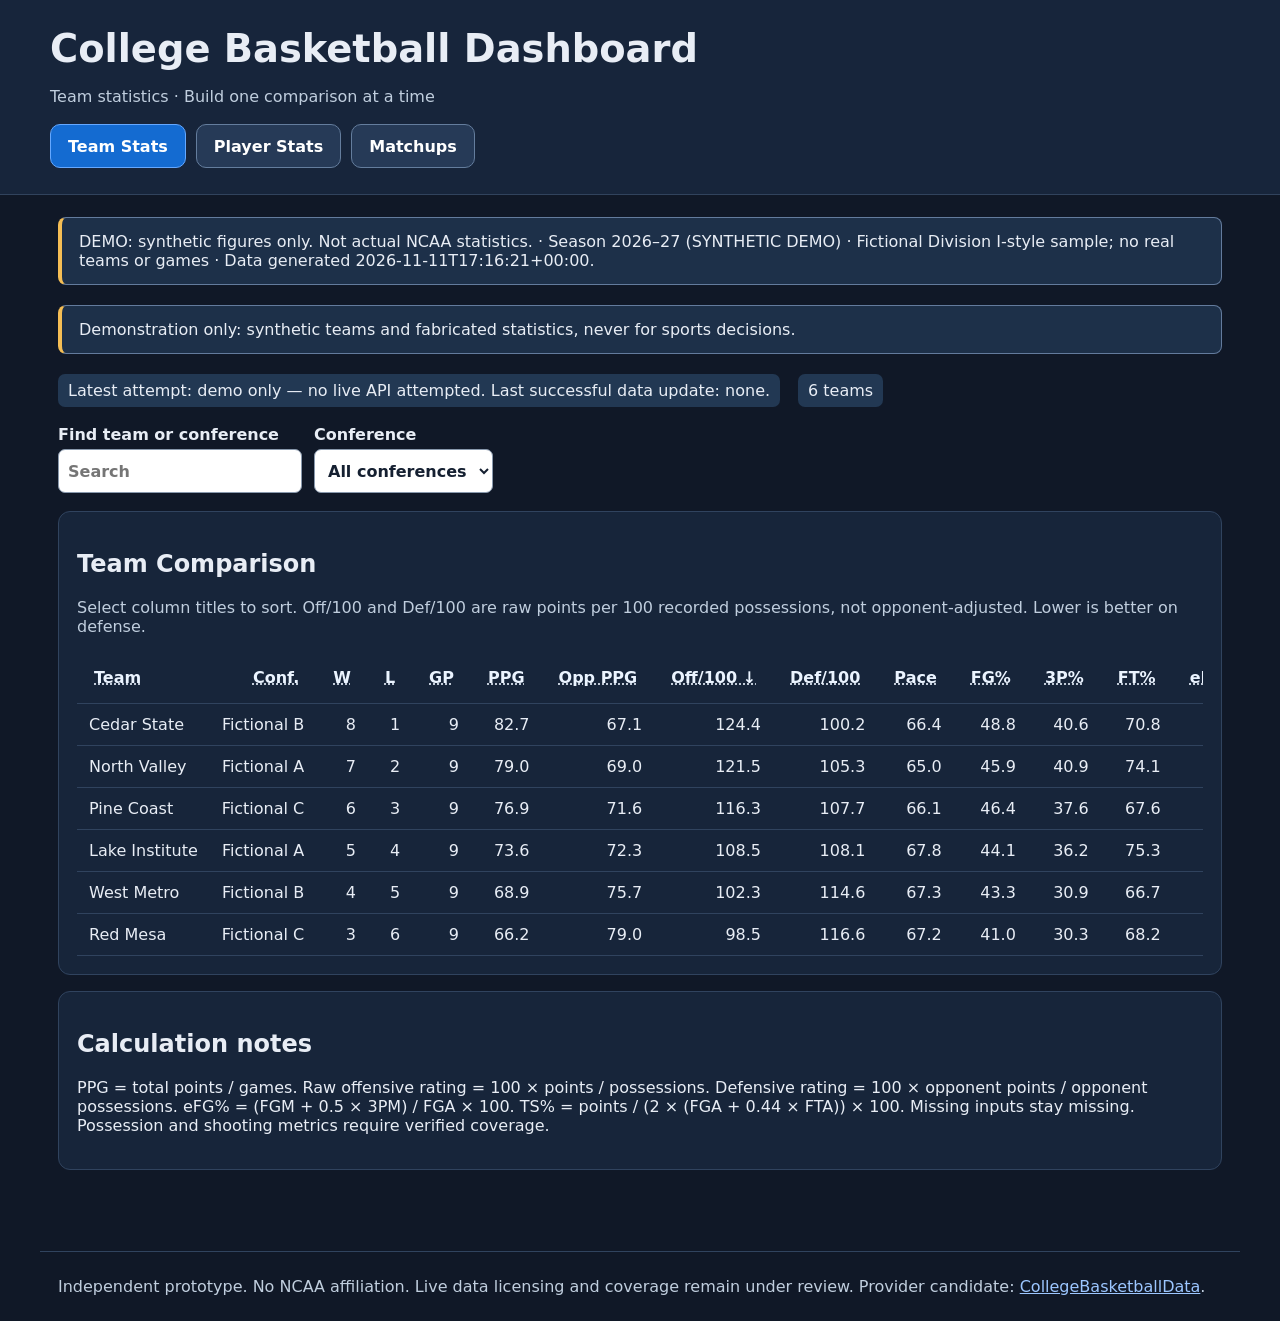
==== index.html @ 240e66c1 "Add files via upload" ====
<!doctype html><html lang="en"><head><meta charset="utf-8"><meta name="viewport" content="width=device-width, initial-scale=1"><title>College Basketball | Team Dashboard</title><link rel="stylesheet" href="assets/style.css"></head><body data-mode="teams"><header><h1>College Basketball Dashboard</h1><p>Team statistics · Build one comparison at a time</p><nav aria-label="Main navigation"><a class="navlink" aria-current="page" href="index.html">Team Stats</a><a class="navlink" href="players.html">Player Stats</a><a class="navlink" href="matchups.html">Matchups</a></nav></header><main><section class="notice" id="status" role="status">Loading dashboard data…</section><section class="notice demo" hidden>Demonstration only: synthetic teams and fabricated statistics, never for sports decisions.</section><div class="statline"><span id="refresh">Latest refresh: not checked</span><span id="count">Loading…</span></div><div class="controls"><label>Find team or conference<input id="search" type="search" placeholder="Search"></label><label>Conference<select id="conference"><option value="">All conferences</option></select></label></div><section class="panel"><h2>Team Comparison</h2><p class="muted">Select column titles to sort. Off/100 and Def/100 are raw points per 100 recorded possessions, not opponent-adjusted. Lower is better on defense.</p><div class="table-wrap"><table><thead id="head"></thead><tbody id="body"></tbody></table></div></section><section class="panel"><h2>Calculation notes</h2><p>PPG = total points / games. Raw offensive rating = 100 × points / possessions. Defensive rating = 100 × opponent points / opponent possessions. eFG% = (FGM + 0.5 × 3PM) / FGA × 100. TS% = points / (2 × (FGA + 0.44 × FTA)) × 100. Missing inputs stay missing. Possession and shooting metrics require verified coverage.</p></section></main><footer class="footer">Independent prototype. No NCAA affiliation. Live data licensing and coverage remain under review. Provider candidate: <a href="https://collegebasketballdata.com/terms">CollegeBasketballData</a>.</footer><script src="assets/app.js" defer></script></body></html>
---- assets/style.css ----
:root{font-family:Inter,system-ui,-apple-system,'Segoe UI',sans-serif;color:#e8edf5;background:#101827}*{box-sizing:border-box}body{margin:0}header{background:#17253b;padding:26px max(18px,calc((100vw - 1180px)/2));border-bottom:1px solid #31435d}h1{margin:0 0 6px;font-size:clamp(1.6rem,3vw,2.4rem)}header p,.muted{color:#c0cede}nav{display:flex;flex-wrap:wrap;gap:10px;margin-top:18px}.navlink{display:inline-flex;align-items:center;min-height:44px;padding:10px 17px;border:1px solid #647d9d;border-radius:10px;color:#fff;text-decoration:none;background:#263a57;font-weight:650}.navlink[aria-current=page]{background:#146bd1;border-color:#65a8ff}.navlink:hover{background:#315477}.navlink:focus-visible,button:focus-visible,input:focus-visible,select:focus-visible{outline:3px solid #ffd37e;outline-offset:3px}main{max-width:1200px;margin:0 auto;padding:22px 18px 65px}.notice{border:1px solid #637b9d;border-left:4px solid #f5be55;padding:14px 17px;border-radius:8px;background:#1d3049;margin-bottom:20px}.controls{display:flex;flex-wrap:wrap;gap:12px;align-items:end;margin:18px 0}.controls label{display:flex;flex-direction:column;gap:5px;font-weight:650}.controls input,.controls select{font:inherit;min-height:44px;background:#fff;color:#152031;border:1px solid #8999ad;border-radius:7px;padding:9px;min-width:170px}.panel{background:#17253a;border:1px solid #30435e;border-radius:12px;padding:18px;margin:16px 0}.table-wrap{overflow:auto;max-width:100%}table{border-collapse:collapse;width:100%;white-space:nowrap;text-align:right}th,td{padding:11px 12px;border-bottom:1px solid #30435e}th:first-child,td:first-child{text-align:left;position:sticky;left:0;background:#17253a}th{color:#ebf4ff}button.sort{background:none;border:0;color:inherit;text-decoration:underline;text-decoration-style:dotted;cursor:pointer;font:inherit;font-weight:700;padding:5px}tr:hover td{background:#243850}tr:hover td:first-child{background:#243850}.metric{font-weight:800;color:#fff}.footer{padding:25px 18px;color:#c0cede;border-top:1px solid #30435e;max-width:1200px;margin:auto}.footer a{color:#9cc6ff}.statline{display:flex;flex-wrap:wrap;gap:18px}.statline span{padding:7px 10px;background:#223853;border-radius:7px}@media(max-width:600px){.controls label{width:100%}.controls input,.controls select{width:100%}th,td{padding:10px 9px}}
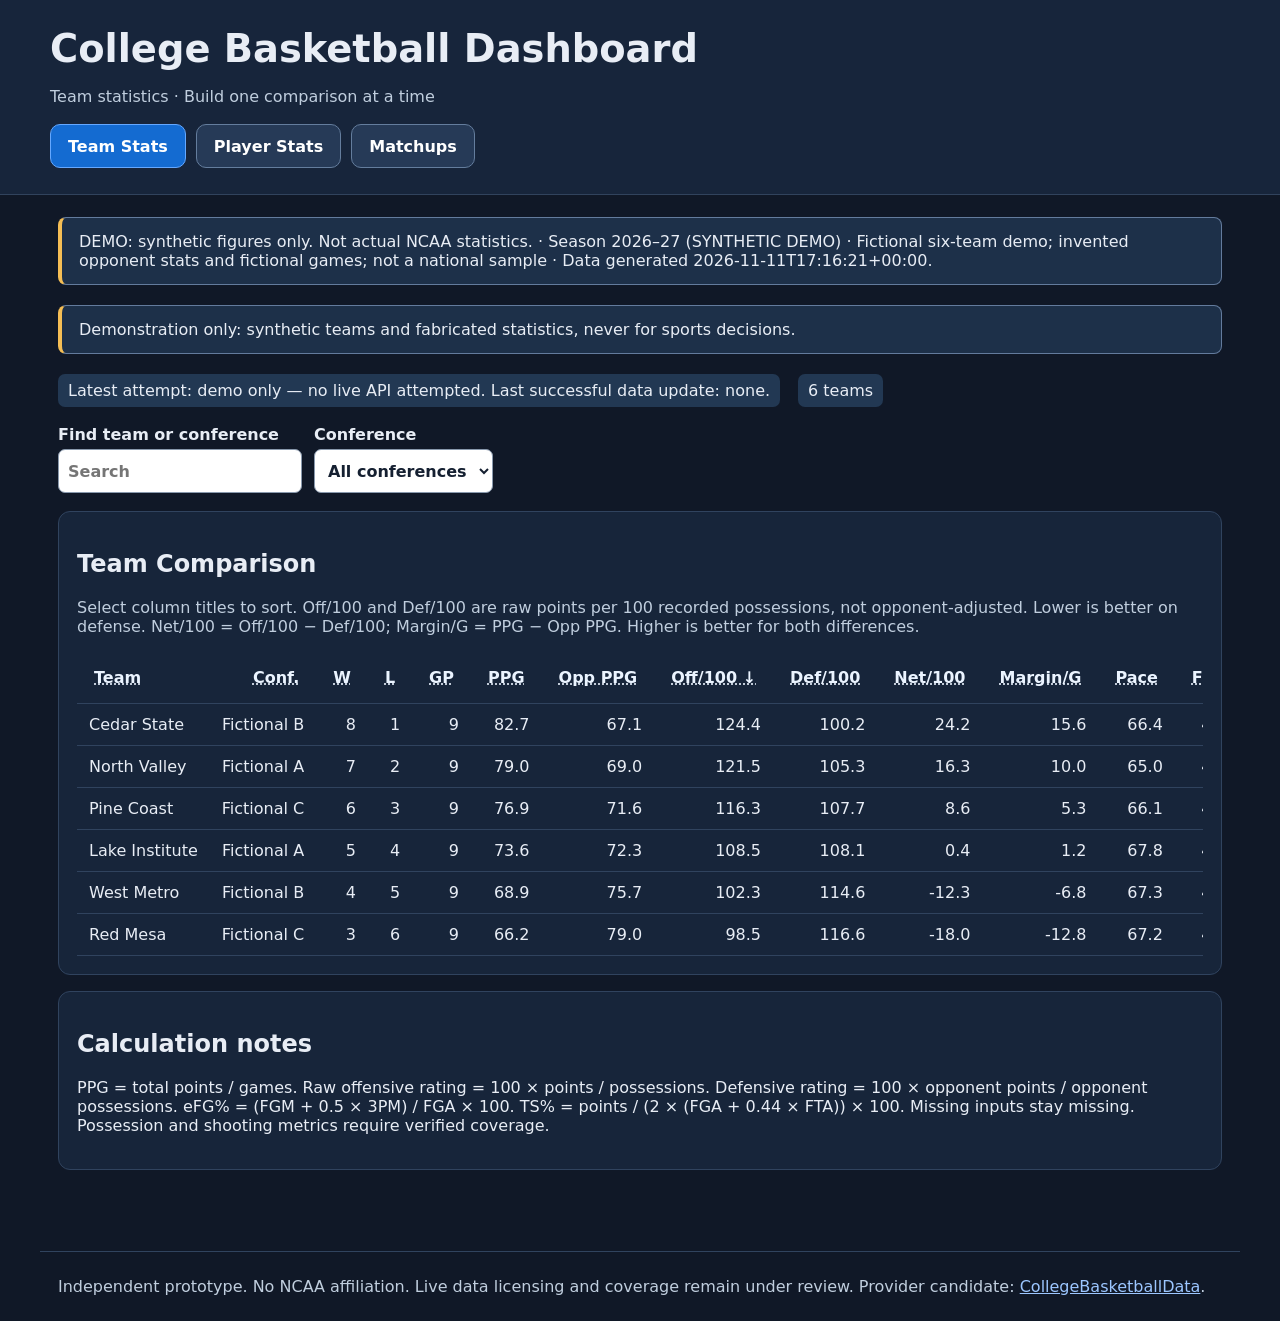
==== commit ea88ea7f: "Explain net rating and scoring margin on team dashboard" ====
--- a/index.html
+++ b/index.html
@@ -1 +1 @@
-<!doctype html><html lang="en"><head><meta charset="utf-8"><meta name="viewport" content="width=device-width, initial-scale=1"><title>College Basketball | Team Dashboard</title><link rel="stylesheet" href="assets/style.css"></head><body data-mode="teams"><header><h1>College Basketball Dashboard</h1><p>Team statistics · Build one comparison at a time</p><nav aria-label="Main navigation"><a class="navlink" aria-current="page" href="index.html">Team Stats</a><a class="navlink" href="players.html">Player Stats</a><a class="navlink" href="matchups.html">Matchups</a></nav></header><main><section class="notice" id="status" role="status">Loading dashboard data…</section><section class="notice demo" hidden>Demonstration only: synthetic teams and fabricated statistics, never for sports decisions.</section><div class="statline"><span id="refresh">Latest refresh: not checked</span><span id="count">Loading…</span></div><div class="controls"><label>Find team or conference<input id="search" type="search" placeholder="Search"></label><label>Conference<select id="conference"><option value="">All conferences</option></select></label></div><section class="panel"><h2>Team Comparison</h2><p class="muted">Select column titles to sort. Off/100 and Def/100 are raw points per 100 recorded possessions, not opponent-adjusted. Lower is better on defense.</p><div class="table-wrap"><table><thead id="head"></thead><tbody id="body"></tbody></table></div></section><section class="panel"><h2>Calculation notes</h2><p>PPG = total points / games. Raw offensive rating = 100 × points / possessions. Defensive rating = 100 × opponent points / opponent possessions. eFG% = (FGM + 0.5 × 3PM) / FGA × 100. TS% = points / (2 × (FGA + 0.44 × FTA)) × 100. Missing inputs stay missing. Possession and shooting metrics require verified coverage.</p></section></main><footer class="footer">Independent prototype. No NCAA affiliation. Live data licensing and coverage remain under review. Provider candidate: <a href="https://collegebasketballdata.com/terms">CollegeBasketballData</a>.</footer><script src="assets/app.js" defer></script></body></html>
+<!doctype html><html lang="en"><head><meta charset="utf-8"><meta name="viewport" content="width=device-width, initial-scale=1"><title>College Basketball | Team Dashboard</title><link rel="stylesheet" href="assets/style.css"></head><body data-mode="teams"><header><h1>College Basketball Dashboard</h1><p>Team statistics · Build one comparison at a time</p><nav aria-label="Main navigation"><a class="navlink" aria-current="page" href="index.html">Team Stats</a><a class="navlink" href="players.html">Player Stats</a><a class="navlink" href="matchups.html">Matchups</a></nav></header><main><section class="notice" id="status" role="status">Loading dashboard data…</section><section class="notice demo" hidden>Demonstration only: synthetic teams and fabricated statistics, never for sports decisions.</section><div class="statline"><span id="refresh">Latest refresh: not checked</span><span id="count">Loading…</span></div><div class="controls"><label>Find team or conference<input id="search" type="search" placeholder="Search"></label><label>Conference<select id="conference"><option value="">All conferences</option></select></label></div><section class="panel"><h2>Team Comparison</h2><p class="muted">Select column titles to sort. Off/100 and Def/100 are raw points per 100 recorded possessions, not opponent-adjusted. Lower is better on defense. Net/100 = Off/100 − Def/100; Margin/G = PPG − Opp PPG. Higher is better for both differences.</p><div class="table-wrap"><table><thead id="head"></thead><tbody id="body"></tbody></table></div></section><section class="panel"><h2>Calculation notes</h2><p>PPG = total points / games. Raw offensive rating = 100 × points / possessions. Defensive rating = 100 × opponent points / opponent possessions. eFG% = (FGM + 0.5 × 3PM) / FGA × 100. TS% = points / (2 × (FGA + 0.44 × FTA)) × 100. Missing inputs stay missing. Possession and shooting metrics require verified coverage.</p></section></main><footer class="footer">Independent prototype. No NCAA affiliation. Live data licensing and coverage remain under review. Provider candidate: <a href="https://collegebasketballdata.com/terms">CollegeBasketballData</a>.</footer><script src="assets/app.js" defer></script></body></html>
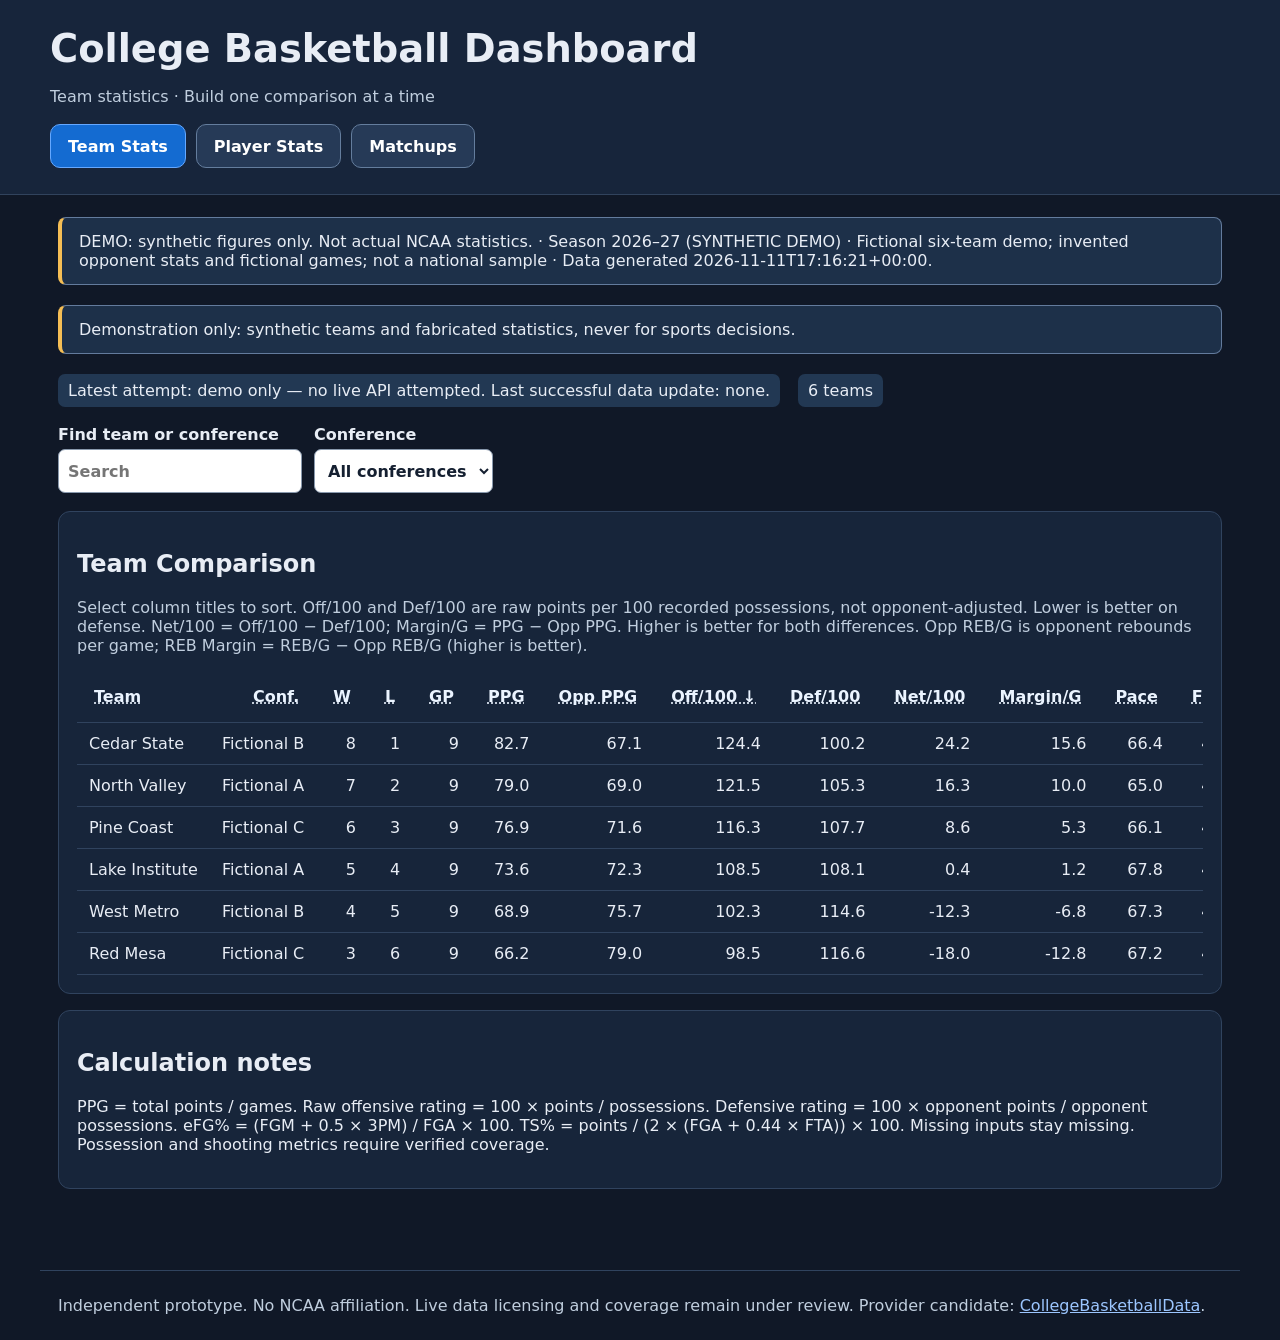
==== commit 66286e54: "Explain team opponent rebounds and rebounding margin" ====
--- a/index.html
+++ b/index.html
@@ -1 +1 @@
-<!doctype html><html lang="en"><head><meta charset="utf-8"><meta name="viewport" content="width=device-width, initial-scale=1"><title>College Basketball | Team Dashboard</title><link rel="stylesheet" href="assets/style.css"></head><body data-mode="teams"><header><h1>College Basketball Dashboard</h1><p>Team statistics · Build one comparison at a time</p><nav aria-label="Main navigation"><a class="navlink" aria-current="page" href="index.html">Team Stats</a><a class="navlink" href="players.html">Player Stats</a><a class="navlink" href="matchups.html">Matchups</a></nav></header><main><section class="notice" id="status" role="status">Loading dashboard data…</section><section class="notice demo" hidden>Demonstration only: synthetic teams and fabricated statistics, never for sports decisions.</section><div class="statline"><span id="refresh">Latest refresh: not checked</span><span id="count">Loading…</span></div><div class="controls"><label>Find team or conference<input id="search" type="search" placeholder="Search"></label><label>Conference<select id="conference"><option value="">All conferences</option></select></label></div><section class="panel"><h2>Team Comparison</h2><p class="muted">Select column titles to sort. Off/100 and Def/100 are raw points per 100 recorded possessions, not opponent-adjusted. Lower is better on defense. Net/100 = Off/100 − Def/100; Margin/G = PPG − Opp PPG. Higher is better for both differences.</p><div class="table-wrap"><table><thead id="head"></thead><tbody id="body"></tbody></table></div></section><section class="panel"><h2>Calculation notes</h2><p>PPG = total points / games. Raw offensive rating = 100 × points / possessions. Defensive rating = 100 × opponent points / opponent possessions. eFG% = (FGM + 0.5 × 3PM) / FGA × 100. TS% = points / (2 × (FGA + 0.44 × FTA)) × 100. Missing inputs stay missing. Possession and shooting metrics require verified coverage.</p></section></main><footer class="footer">Independent prototype. No NCAA affiliation. Live data licensing and coverage remain under review. Provider candidate: <a href="https://collegebasketballdata.com/terms">CollegeBasketballData</a>.</footer><script src="assets/app.js" defer></script></body></html>
+<!doctype html><html lang="en"><head><meta charset="utf-8"><meta name="viewport" content="width=device-width, initial-scale=1"><title>College Basketball | Team Dashboard</title><link rel="stylesheet" href="assets/style.css"></head><body data-mode="teams"><header><h1>College Basketball Dashboard</h1><p>Team statistics · Build one comparison at a time</p><nav aria-label="Main navigation"><a class="navlink" aria-current="page" href="index.html">Team Stats</a><a class="navlink" href="players.html">Player Stats</a><a class="navlink" href="matchups.html">Matchups</a></nav></header><main><section class="notice" id="status" role="status">Loading dashboard data…</section><section class="notice demo" hidden>Demonstration only: synthetic teams and fabricated statistics, never for sports decisions.</section><div class="statline"><span id="refresh">Latest refresh: not checked</span><span id="count">Loading…</span></div><div class="controls"><label>Find team or conference<input id="search" type="search" placeholder="Search"></label><label>Conference<select id="conference"><option value="">All conferences</option></select></label></div><section class="panel"><h2>Team Comparison</h2><p class="muted">Select column titles to sort. Off/100 and Def/100 are raw points per 100 recorded possessions, not opponent-adjusted. Lower is better on defense. Net/100 = Off/100 − Def/100; Margin/G = PPG − Opp PPG. Higher is better for both differences. Opp REB/G is opponent rebounds per game; REB Margin = REB/G − Opp REB/G (higher is better).</p><div class="table-wrap"><table><thead id="head"></thead><tbody id="body"></tbody></table></div></section><section class="panel"><h2>Calculation notes</h2><p>PPG = total points / games. Raw offensive rating = 100 × points / possessions. Defensive rating = 100 × opponent points / opponent possessions. eFG% = (FGM + 0.5 × 3PM) / FGA × 100. TS% = points / (2 × (FGA + 0.44 × FTA)) × 100. Missing inputs stay missing. Possession and shooting metrics require verified coverage.</p></section></main><footer class="footer">Independent prototype. No NCAA affiliation. Live data licensing and coverage remain under review. Provider candidate: <a href="https://collegebasketballdata.com/terms">CollegeBasketballData</a>.</footer><script src="assets/app.js" defer></script></body></html>
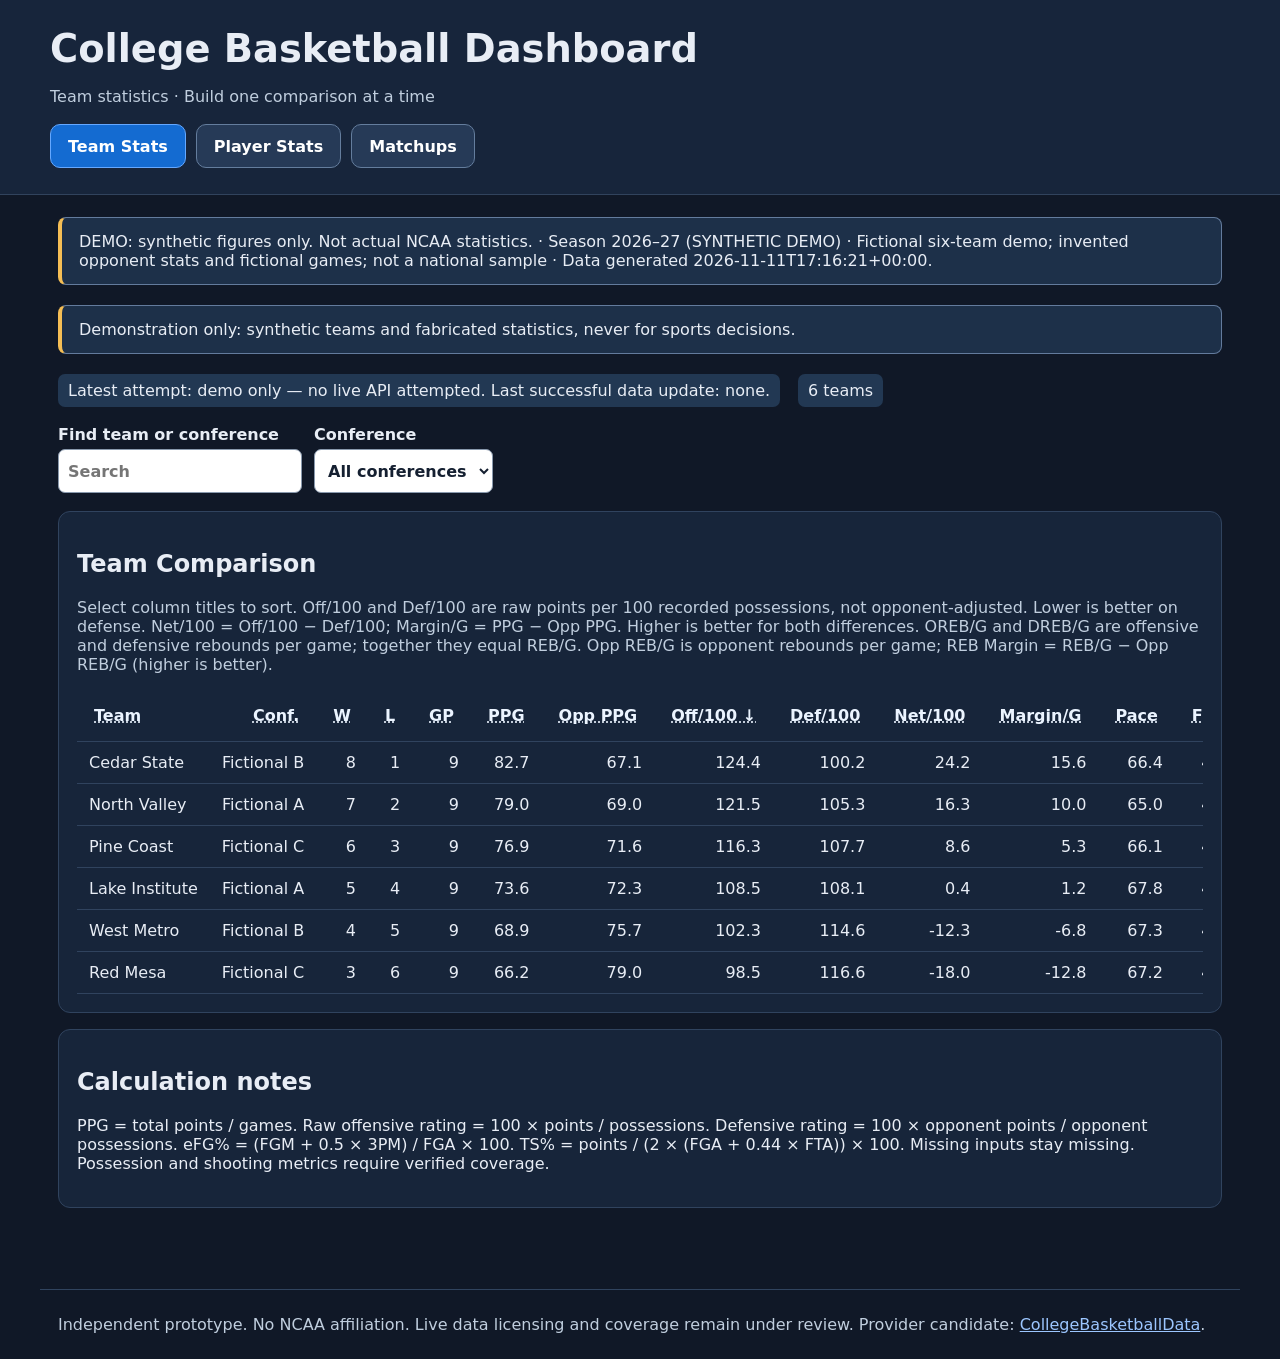
==== commit 5c0e9321: "Add offensive and defensive rebound support: index.html" ====
--- a/index.html
+++ b/index.html
@@ -1 +1 @@
-<!doctype html><html lang="en"><head><meta charset="utf-8"><meta name="viewport" content="width=device-width, initial-scale=1"><title>College Basketball | Team Dashboard</title><link rel="stylesheet" href="assets/style.css"></head><body data-mode="teams"><header><h1>College Basketball Dashboard</h1><p>Team statistics · Build one comparison at a time</p><nav aria-label="Main navigation"><a class="navlink" aria-current="page" href="index.html">Team Stats</a><a class="navlink" href="players.html">Player Stats</a><a class="navlink" href="matchups.html">Matchups</a></nav></header><main><section class="notice" id="status" role="status">Loading dashboard data…</section><section class="notice demo" hidden>Demonstration only: synthetic teams and fabricated statistics, never for sports decisions.</section><div class="statline"><span id="refresh">Latest refresh: not checked</span><span id="count">Loading…</span></div><div class="controls"><label>Find team or conference<input id="search" type="search" placeholder="Search"></label><label>Conference<select id="conference"><option value="">All conferences</option></select></label></div><section class="panel"><h2>Team Comparison</h2><p class="muted">Select column titles to sort. Off/100 and Def/100 are raw points per 100 recorded possessions, not opponent-adjusted. Lower is better on defense. Net/100 = Off/100 − Def/100; Margin/G = PPG − Opp PPG. Higher is better for both differences. Opp REB/G is opponent rebounds per game; REB Margin = REB/G − Opp REB/G (higher is better).</p><div class="table-wrap"><table><thead id="head"></thead><tbody id="body"></tbody></table></div></section><section class="panel"><h2>Calculation notes</h2><p>PPG = total points / games. Raw offensive rating = 100 × points / possessions. Defensive rating = 100 × opponent points / opponent possessions. eFG% = (FGM + 0.5 × 3PM) / FGA × 100. TS% = points / (2 × (FGA + 0.44 × FTA)) × 100. Missing inputs stay missing. Possession and shooting metrics require verified coverage.</p></section></main><footer class="footer">Independent prototype. No NCAA affiliation. Live data licensing and coverage remain under review. Provider candidate: <a href="https://collegebasketballdata.com/terms">CollegeBasketballData</a>.</footer><script src="assets/app.js" defer></script></body></html>
+<!doctype html><html lang="en"><head><meta charset="utf-8"><meta name="viewport" content="width=device-width, initial-scale=1"><title>College Basketball | Team Dashboard</title><link rel="stylesheet" href="assets/style.css"></head><body data-mode="teams"><header><h1>College Basketball Dashboard</h1><p>Team statistics · Build one comparison at a time</p><nav aria-label="Main navigation"><a class="navlink" aria-current="page" href="index.html">Team Stats</a><a class="navlink" href="players.html">Player Stats</a><a class="navlink" href="matchups.html">Matchups</a></nav></header><main><section class="notice" id="status" role="status">Loading dashboard data…</section><section class="notice demo" hidden>Demonstration only: synthetic teams and fabricated statistics, never for sports decisions.</section><div class="statline"><span id="refresh">Latest refresh: not checked</span><span id="count">Loading…</span></div><div class="controls"><label>Find team or conference<input id="search" type="search" placeholder="Search"></label><label>Conference<select id="conference"><option value="">All conferences</option></select></label></div><section class="panel"><h2>Team Comparison</h2><p class="muted">Select column titles to sort. Off/100 and Def/100 are raw points per 100 recorded possessions, not opponent-adjusted. Lower is better on defense. Net/100 = Off/100 − Def/100; Margin/G = PPG − Opp PPG. Higher is better for both differences. OREB/G and DREB/G are offensive and defensive rebounds per game; together they equal REB/G. Opp REB/G is opponent rebounds per game; REB Margin = REB/G − Opp REB/G (higher is better).</p><div class="table-wrap"><table><thead id="head"></thead><tbody id="body"></tbody></table></div></section><section class="panel"><h2>Calculation notes</h2><p>PPG = total points / games. Raw offensive rating = 100 × points / possessions. Defensive rating = 100 × opponent points / opponent possessions. eFG% = (FGM + 0.5 × 3PM) / FGA × 100. TS% = points / (2 × (FGA + 0.44 × FTA)) × 100. Missing inputs stay missing. Possession and shooting metrics require verified coverage.</p></section></main><footer class="footer">Independent prototype. No NCAA affiliation. Live data licensing and coverage remain under review. Provider candidate: <a href="https://collegebasketballdata.com/terms">CollegeBasketballData</a>.</footer><script src="assets/app.js" defer></script></body></html>
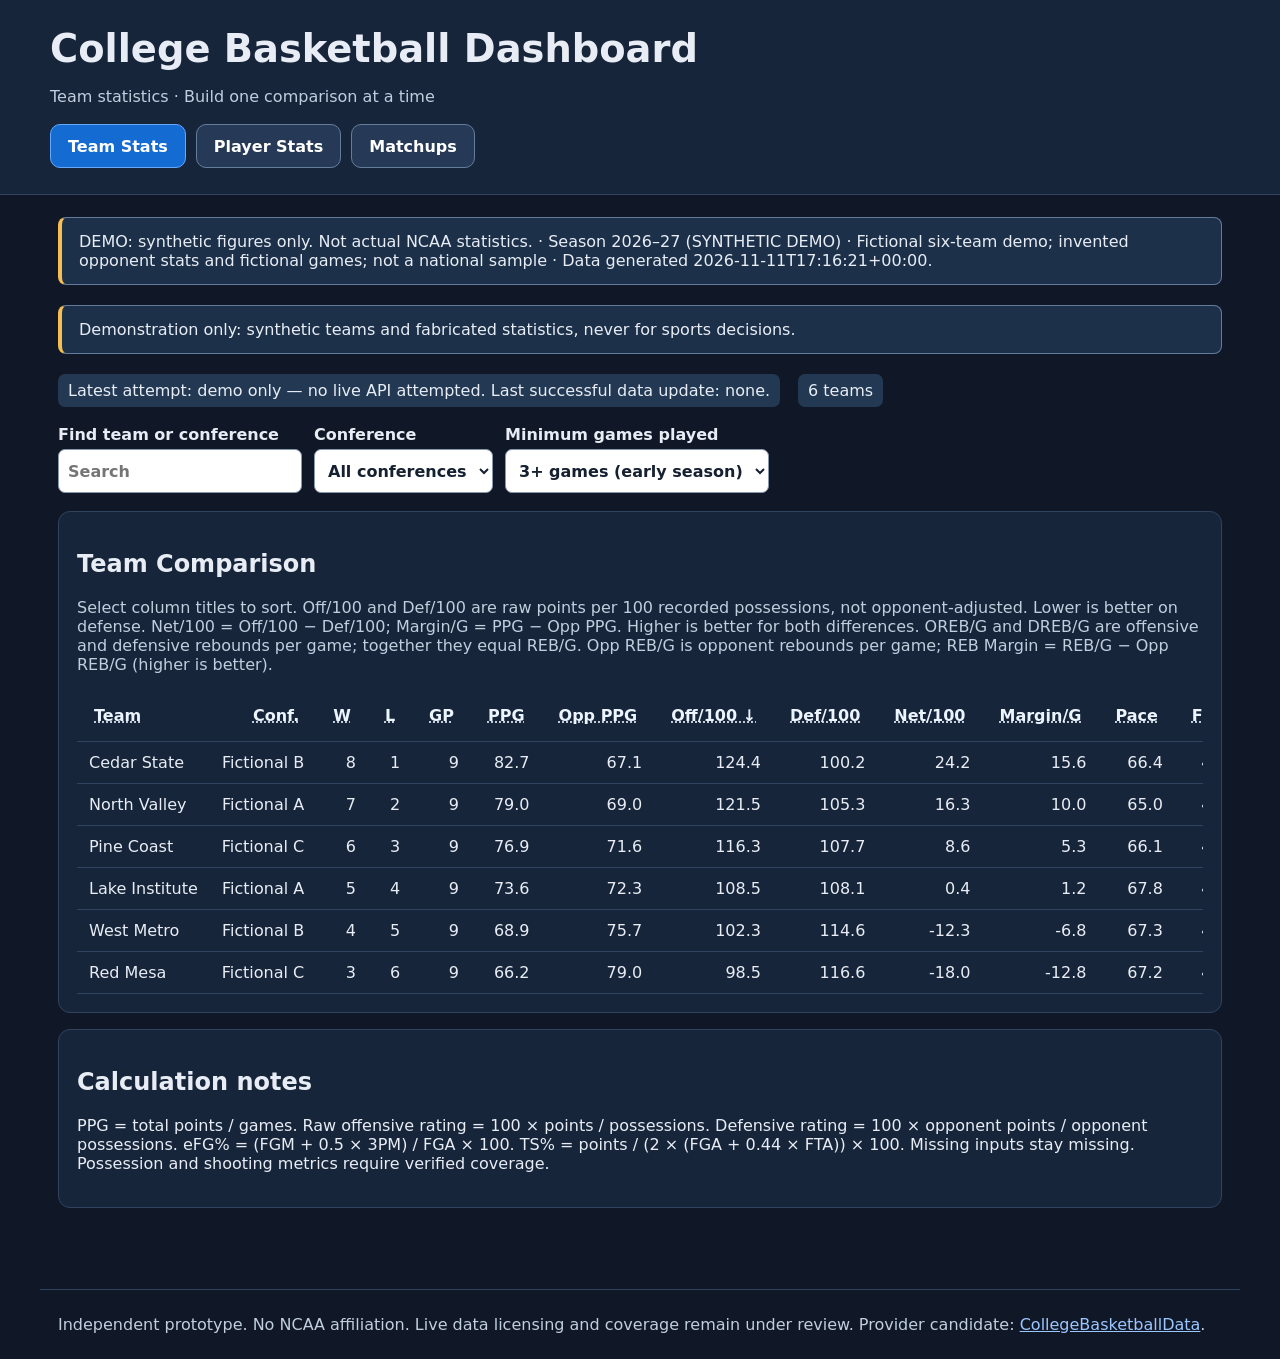
==== commit e429129b: "Add early-season minimum games filter to index.html" ====
--- a/index.html
+++ b/index.html
@@ -1 +1 @@
-<!doctype html><html lang="en"><head><meta charset="utf-8"><meta name="viewport" content="width=device-width, initial-scale=1"><title>College Basketball | Team Dashboard</title><link rel="stylesheet" href="assets/style.css"></head><body data-mode="teams"><header><h1>College Basketball Dashboard</h1><p>Team statistics · Build one comparison at a time</p><nav aria-label="Main navigation"><a class="navlink" aria-current="page" href="index.html">Team Stats</a><a class="navlink" href="players.html">Player Stats</a><a class="navlink" href="matchups.html">Matchups</a></nav></header><main><section class="notice" id="status" role="status">Loading dashboard data…</section><section class="notice demo" hidden>Demonstration only: synthetic teams and fabricated statistics, never for sports decisions.</section><div class="statline"><span id="refresh">Latest refresh: not checked</span><span id="count">Loading…</span></div><div class="controls"><label>Find team or conference<input id="search" type="search" placeholder="Search"></label><label>Conference<select id="conference"><option value="">All conferences</option></select></label></div><section class="panel"><h2>Team Comparison</h2><p class="muted">Select column titles to sort. Off/100 and Def/100 are raw points per 100 recorded possessions, not opponent-adjusted. Lower is better on defense. Net/100 = Off/100 − Def/100; Margin/G = PPG − Opp PPG. Higher is better for both differences. OREB/G and DREB/G are offensive and defensive rebounds per game; together they equal REB/G. Opp REB/G is opponent rebounds per game; REB Margin = REB/G − Opp REB/G (higher is better).</p><div class="table-wrap"><table><thead id="head"></thead><tbody id="body"></tbody></table></div></section><section class="panel"><h2>Calculation notes</h2><p>PPG = total points / games. Raw offensive rating = 100 × points / possessions. Defensive rating = 100 × opponent points / opponent possessions. eFG% = (FGM + 0.5 × 3PM) / FGA × 100. TS% = points / (2 × (FGA + 0.44 × FTA)) × 100. Missing inputs stay missing. Possession and shooting metrics require verified coverage.</p></section></main><footer class="footer">Independent prototype. No NCAA affiliation. Live data licensing and coverage remain under review. Provider candidate: <a href="https://collegebasketballdata.com/terms">CollegeBasketballData</a>.</footer><script src="assets/app.js" defer></script></body></html>
+<!doctype html><html lang="en"><head><meta charset="utf-8"><meta name="viewport" content="width=device-width, initial-scale=1"><title>College Basketball | Team Dashboard</title><link rel="stylesheet" href="assets/style.css"></head><body data-mode="teams"><header><h1>College Basketball Dashboard</h1><p>Team statistics · Build one comparison at a time</p><nav aria-label="Main navigation"><a class="navlink" aria-current="page" href="index.html">Team Stats</a><a class="navlink" href="players.html">Player Stats</a><a class="navlink" href="matchups.html">Matchups</a></nav></header><main><section class="notice" id="status" role="status">Loading dashboard data…</section><section class="notice demo" hidden>Demonstration only: synthetic teams and fabricated statistics, never for sports decisions.</section><div class="statline"><span id="refresh">Latest refresh: not checked</span><span id="count">Loading…</span></div><div class="controls"><label>Find team or conference<input id="search" type="search" placeholder="Search"></label><label>Conference<select id="conference"><option value="">All conferences</option></select></label><label>Minimum games played<select id="minGames"><option value="0">All players/teams</option><option value="3" selected>3+ games (early season)</option><option value="5">5+ games</option></select></label></div><section class="panel"><h2>Team Comparison</h2><p class="muted">Select column titles to sort. Off/100 and Def/100 are raw points per 100 recorded possessions, not opponent-adjusted. Lower is better on defense. Net/100 = Off/100 − Def/100; Margin/G = PPG − Opp PPG. Higher is better for both differences. OREB/G and DREB/G are offensive and defensive rebounds per game; together they equal REB/G. Opp REB/G is opponent rebounds per game; REB Margin = REB/G − Opp REB/G (higher is better).</p><div class="table-wrap"><table><thead id="head"></thead><tbody id="body"></tbody></table></div></section><section class="panel"><h2>Calculation notes</h2><p>PPG = total points / games. Raw offensive rating = 100 × points / possessions. Defensive rating = 100 × opponent points / opponent possessions. eFG% = (FGM + 0.5 × 3PM) / FGA × 100. TS% = points / (2 × (FGA + 0.44 × FTA)) × 100. Missing inputs stay missing. Possession and shooting metrics require verified coverage.</p></section></main><footer class="footer">Independent prototype. No NCAA affiliation. Live data licensing and coverage remain under review. Provider candidate: <a href="https://collegebasketballdata.com/terms">CollegeBasketballData</a>.</footer><script src="assets/app.js" defer></script></body></html>
